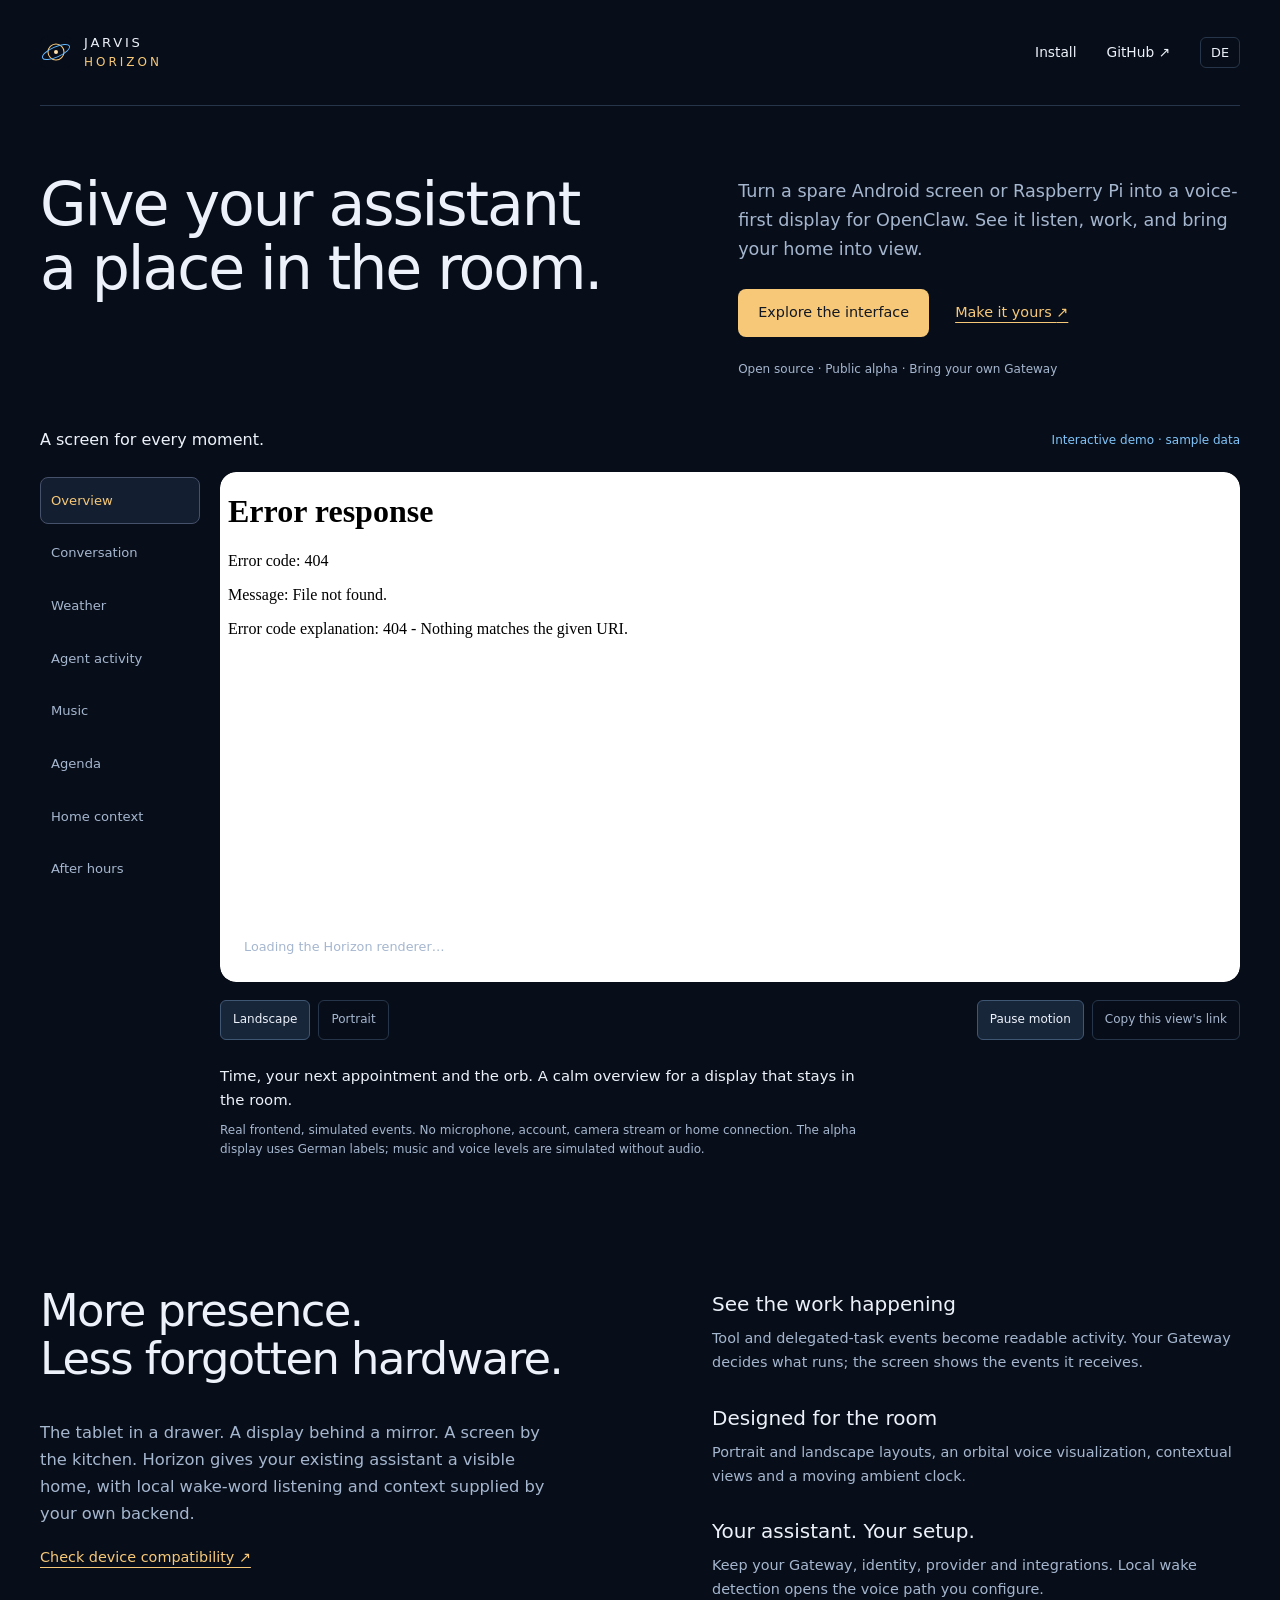
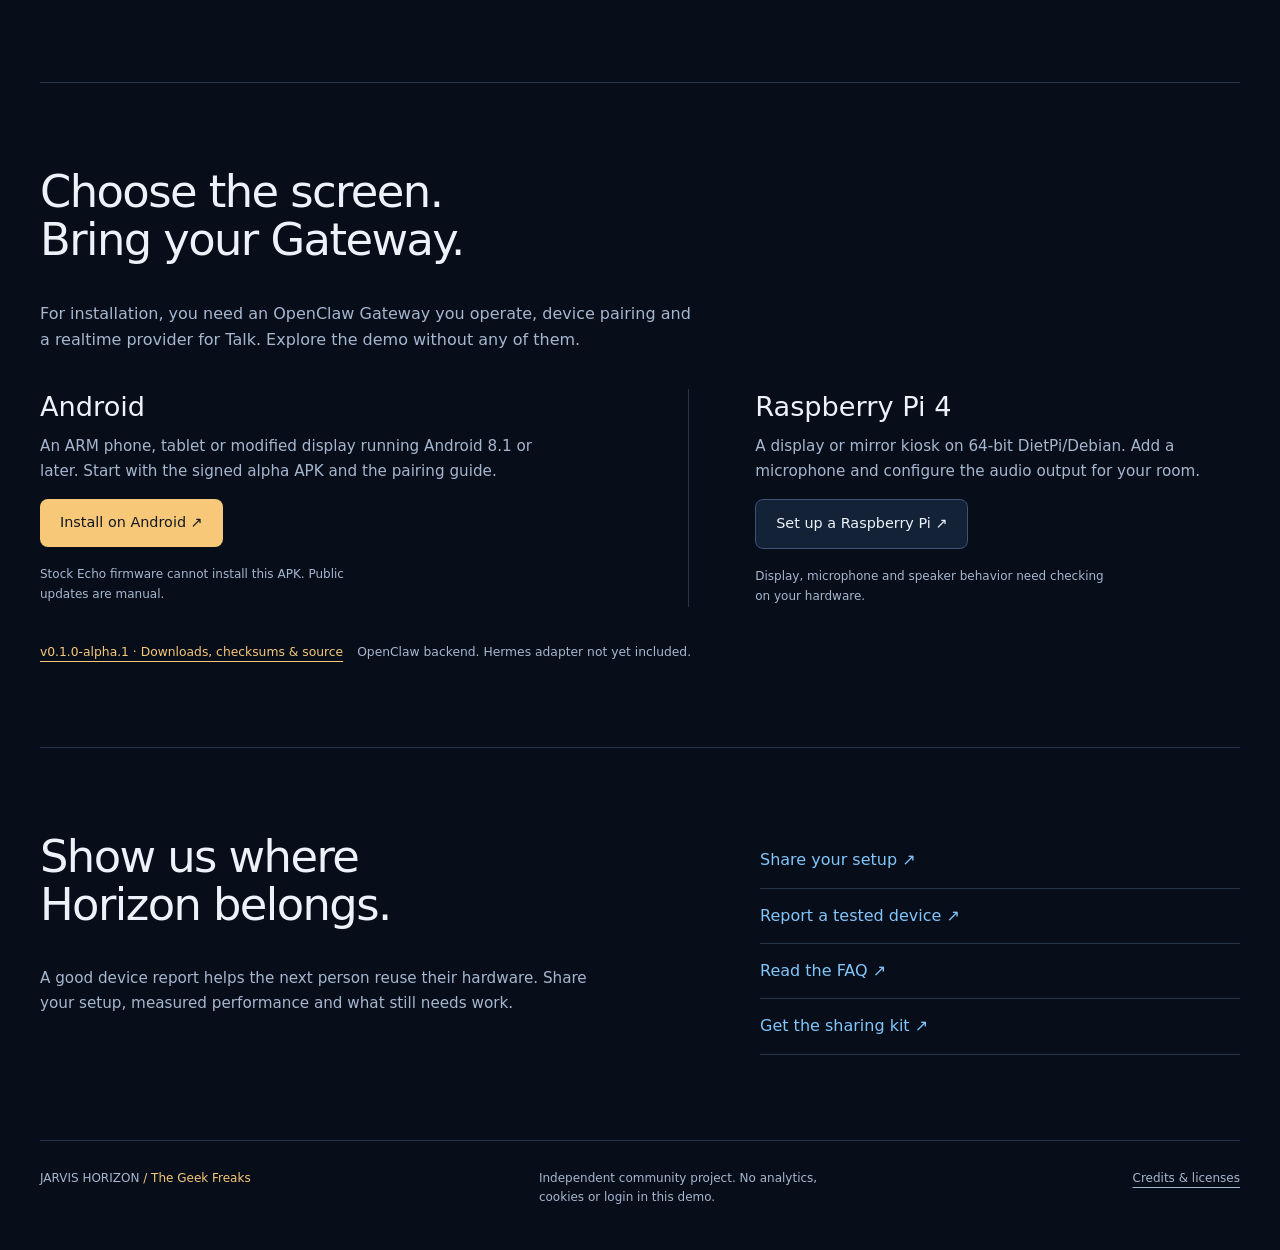
==== site/index.html @ 8d1691ac "Launch interactive Horizon demo and community onboarding [skip ci]" ====
<!doctype html>
<html lang="en">
<head>
  <meta charset="utf-8">
  <meta name="viewport" content="width=device-width, initial-scale=1">
  <meta name="theme-color" content="#080e19">
  <title>Jarvis Horizon — Give your assistant a place in the room</title>
  <meta name="description" content="Explore the real Jarvis Horizon interface in your browser. An open-source, voice-first OpenClaw display for Android and Raspberry Pi. No login needed for the demo.">
  <link rel="canonical" href="https://the-geek-freaks.github.io/jarvis-horizon/">
  <meta property="og:type" content="website">
  <meta property="og:title" content="Jarvis Horizon — Your assistant, in the room">
  <meta property="og:description" content="A spare screen. A living interface. Explore the real OpenClaw display in your browser, then make it yours on Android or Raspberry Pi.">
  <meta property="og:url" content="https://the-geek-freaks.github.io/jarvis-horizon/">
  <meta property="og:image" content="https://the-geek-freaks.github.io/jarvis-horizon/assets/horizon-motion-poster.png">
  <meta property="og:image:alt" content="Jarvis Horizon's blue and gold orbital interface, rendered with sample data">
  <meta name="twitter:card" content="summary_large_image">
  <link rel="icon" href="favicon.svg" type="image/svg+xml">
  <link rel="stylesheet" href="styles.css">
  <script src="site.js" defer></script>
</head>
<body>
  <a class="skip" href="#experience" data-i18n="skip">Skip to the demo</a>
  <header class="site-header wrap">
    <a class="wordmark" href="./" aria-label="Jarvis Horizon home"><img src="favicon.svg" width="32" height="32" alt=""><span>JARVIS <b>HORIZON</b></span></a>
    <nav aria-label="Main navigation"><a href="#install" data-i18n="install">Install</a><a href="https://github.com/The-Geek-Freaks/jarvis-horizon">GitHub <span aria-hidden="true">↗</span></a><button id="language" aria-label="Auf Deutsch wechseln">DE</button></nav>
  </header>
  <main>
    <section class="hero wrap">
      <h1 data-i18n="headline">Give your assistant<br>a place in the room.</h1>
      <div class="hero-copy"><p data-i18n="intro">Turn a spare Android screen or Raspberry Pi into a voice-first display for OpenClaw. See it listen, work, and bring your home into view.</p><div class="hero-links"><a class="button primary" href="#experience" data-i18n="explore">Explore the interface</a><a class="text-link" href="#install" data-i18n="make">Make it yours <span aria-hidden="true">↗</span></a></div><small data-i18n="alpha">Open source · Public alpha · Bring your own Gateway</small></div>
    </section>
    <section class="experience wrap" id="experience" aria-labelledby="demo-title">
      <div class="experience-top"><h2 id="demo-title" data-i18n="demoTitle">A screen for every moment.</h2><span class="sample-badge" data-i18n="sample">Interactive demo · sample data</span></div>
      <div class="demo-layout">
        <div class="scene-list" role="group" aria-label="Demo scenes" id="scenes">
          <button data-scene="home" aria-pressed="true"><span data-i18n="home">Overview</span></button>
          <button data-scene="conversation" aria-pressed="false"><span data-i18n="conversation">Conversation</span></button>
          <button data-scene="weather" aria-pressed="false"><span data-i18n="weather">Weather</span></button>
          <button data-scene="activity" aria-pressed="false"><span data-i18n="activity">Agent activity</span></button>
          <button data-scene="music" aria-pressed="false"><span data-i18n="music">Music</span></button>
          <button data-scene="agenda" aria-pressed="false"><span data-i18n="agenda">Agenda</span></button>
          <button data-scene="house" aria-pressed="false"><span data-i18n="house">Home context</span></button>
          <button data-scene="ambient" aria-pressed="false"><span data-i18n="ambient">After hours</span></button>
        </div>
        <div class="display-area"><div class="display-frame" id="display-frame"><iframe id="display" title="Jarvis Horizon — actual alpha renderer with sample data" sandbox="allow-scripts allow-same-origin" allow="microphone 'none'; camera 'none'; geolocation 'none'"></iframe><img id="still" src="assets/showcase-home.png" alt="Static Horizon overview with synthetic sample data" hidden><p id="loading" data-i18n="loading">Loading the Horizon renderer…</p></div></div>
      </div>
      <div class="demo-toolbar"><div class="formats" role="group" aria-label="Display format"><button data-format="landscape" aria-pressed="true" data-i18n="landscape">Landscape</button><button data-format="portrait" aria-pressed="false" data-i18n="portrait">Portrait</button></div><div class="demo-actions"><button id="motion" aria-pressed="true" data-i18n="pause">Pause motion</button><button id="share" data-i18n="share">Copy this view's link</button></div></div>
      <p class="scene-caption" id="scene-caption" aria-live="polite"></p><p class="demo-boundary" data-i18n="boundary">Real frontend, simulated events. No microphone, account, camera stream or home connection. The alpha display uses German labels; music and voice levels are simulated without audio.</p>
      <p id="copy-status" role="status"></p>
      <noscript><p>This interactive demo needs JavaScript. <a href="https://github.com/The-Geek-Freaks/jarvis-horizon#the-horizon-language-across-surfaces">View the screenshot gallery</a> or read the installation guides below.</p></noscript>
    </section>
    <section class="story wrap" aria-labelledby="story-title"><div><h2 id="story-title" data-i18n="storyTitle">More presence.<br>Less forgotten hardware.</h2><p data-i18n="storyText">The tablet in a drawer. A display behind a mirror. A screen by the kitchen. Horizon gives your existing assistant a visible home, with local wake-word listening and context supplied by your own backend.</p><a class="text-link" href="https://github.com/The-Geek-Freaks/jarvis-horizon/blob/main/docs/COMPATIBILITY.md" data-i18n="compat">Check device compatibility ↗</a></div><div class="story-details"><article><h3 data-i18n="workTitle">See the work happening</h3><p data-i18n="workText">Tool and delegated-task events become readable activity. Your Gateway decides what runs; the screen shows the events it receives.</p></article><article><h3 data-i18n="roomTitle">Designed for the room</h3><p data-i18n="roomText">Portrait and landscape layouts, an orbital voice visualization, contextual views and a moving ambient clock.</p></article><article><h3 data-i18n="ownTitle">Your assistant. Your setup.</h3><p data-i18n="ownText">Keep your Gateway, identity, provider and integrations. Local wake detection opens the voice path you configure.</p></article></div></section>
    <section class="installation wrap" id="install" aria-labelledby="install-title"><h2 id="install-title" data-i18n="installTitle">Choose the screen.<br>Bring your Gateway.</h2><p class="install-intro" data-i18n="installIntro">For installation, you need an OpenClaw Gateway you operate, device pairing and a realtime provider for Talk. Explore the demo without any of them.</p><div class="install-options"><article><h3>Android</h3><p data-i18n="androidText">An ARM phone, tablet or modified display running Android 8.1 or later. Start with the signed alpha APK and the pairing guide.</p><a class="button primary" id="android-guide" href="https://github.com/The-Geek-Freaks/jarvis-horizon/blob/main/docs/INSTALL.md#first-android-connection" data-i18n="androidInstall">Install on Android ↗</a><small data-i18n="androidNote">Stock Echo firmware cannot install this APK. Public updates are manual.</small></article><article><h3>Raspberry Pi 4</h3><p data-i18n="piText">A display or mirror kiosk on 64-bit DietPi/Debian. Add a microphone and configure the audio output for your room.</p><a class="button secondary" id="pi-guide" href="https://github.com/The-Geek-Freaks/jarvis-horizon/blob/main/docs/INSTALL.md#raspberry-pi-4" data-i18n="piInstall">Set up a Raspberry Pi ↗</a><small data-i18n="piNote">Display, microphone and speaker behavior need checking on your hardware.</small></article></div><p class="release-line"><a href="https://github.com/The-Geek-Freaks/jarvis-horizon/releases/tag/v0.1.0-alpha.1" data-i18n="release">v0.1.0-alpha.1 · Downloads, checksums & source</a><span data-i18n="hermes">OpenClaw backend. Hermes adapter not yet included.</span></p></section>
    <section class="contribute wrap"><div><h2 data-i18n="communityTitle">Show us where<br>Horizon belongs.</h2><p data-i18n="communityText">A good device report helps the next person reuse their hardware. Share your setup, measured performance and what still needs work.</p></div><div class="community-links"><a href="https://github.com/The-Geek-Freaks/jarvis-horizon/blob/main/docs/SHOWCASE.md" data-i18n="setup">Share your setup ↗</a><a href="https://github.com/The-Geek-Freaks/jarvis-horizon/issues/new?template=supported-device.yml" data-i18n="device">Report a tested device ↗</a><a href="https://github.com/The-Geek-Freaks/jarvis-horizon/blob/main/docs/FAQ.md" data-i18n="faq">Read the FAQ ↗</a><a href="https://github.com/The-Geek-Freaks/jarvis-horizon/blob/main/docs/SHARE-KIT.md" data-i18n="kit">Get the sharing kit ↗</a></div></section>
  </main>
  <footer class="wrap"><span>JARVIS HORIZON <span class="credit">/ The Geek Freaks</span></span><p data-i18n="footer">Independent community project. No analytics, cookies or login in this demo.</p><a href="https://github.com/The-Geek-Freaks/jarvis-horizon/blob/main/THIRD_PARTY_NOTICES.md" data-i18n="credits">Credits & licenses</a></footer>
</body>
</html>
---- site/styles.css ----
@font-face{font-family:Space;src:url('fonts/space-grotesk.woff2') format('woff2');font-display:swap;font-weight:300 700}
:root{color-scheme:dark;--bg:#080e19;--panel:#0c1422;--text:#edf2fa;--muted:#a5b6cf;--gold:#f6c878;--blue:#81c5fa;--line:#263549;font-family:Space,system-ui,sans-serif;scroll-behavior:smooth;scroll-padding-top:20px}
*{box-sizing:border-box}body{margin:0;background:var(--bg);color:var(--text);font-size:16px;line-height:1.65}a{color:inherit;text-decoration-thickness:1px;text-underline-offset:5px}button{font:inherit;cursor:pointer}a,button{-webkit-tap-highlight-color:transparent}button,a{touch-action:manipulation}button:focus-visible,a:focus-visible{outline:2px solid var(--gold);outline-offset:5px}::selection{background:#f6c878;color:#080e19}*{scrollbar-width:thin;scrollbar-color:#526780 #080e19}p{max-width:70ch}h1,h2,h3,p{margin-top:0}h1,h2{font-weight:400;line-height:1.07;letter-spacing:-.035em;text-wrap:balance}h1{font-size:clamp(2.8rem,4.7vw,4.8rem);margin-bottom:0}h2{font-size:clamp(2rem,3.5vw,3.5rem)}h3{font-weight:500;font-size:1.25rem;line-height:1.3}.wrap{width:min(1300px,calc(100% - 80px));margin-inline:auto}.skip{position:fixed;left:20px;top:-100px;background:var(--gold);color:var(--bg);padding:12px;z-index:9}.skip:focus{top:10px}.site-header{display:flex;align-items:center;justify-content:space-between;height:106px;border-bottom:1px solid var(--line)}.wordmark{display:flex;align-items:center;gap:12px;text-decoration:none;font-size:.82rem;letter-spacing:.21em}.wordmark b{display:block;font-weight:400;font-size:.75rem;letter-spacing:.25em;color:var(--gold)}nav{display:flex;align-items:center;gap:30px;font-size:.86rem}nav a{text-decoration:none}nav button{border:1px solid var(--line);background:none;color:var(--text);padding:4px 10px;font-size:.8rem;border-radius:6px}.hero{padding-block:66px 48px;display:grid;grid-template-columns:1.2fr 1fr;gap:8%}.hero-copy{padding-top:5px}.hero-copy p{font-size:1.1rem;color:var(--muted);max-width:48ch}.hero-links{display:flex;align-items:center;gap:26px;flex-wrap:wrap;margin-block:25px 18px}.button{display:inline-flex;align-items:center;justify-content:center;padding:12px 20px;font-weight:500;font-size:.9rem;border-radius:8px;text-decoration:none}.primary{background:var(--gold);color:#121722}.primary:hover{background:#ffdda3}.secondary{background:#142237;color:var(--text);border:1px solid #3a5471}.secondary:hover{background:#1a2e49}.text-link{color:var(--gold);font-size:.9rem}.hero-copy small{font-size:.75rem;color:var(--muted)}.experience-top{display:flex;align-items:center;justify-content:space-between;gap:20px;margin-bottom:20px}.experience-top h2{font-size:1rem;font-weight:400;letter-spacing:0;line-height:1.4;margin:0}.sample-badge{color:var(--blue);font-size:.75rem}.demo-layout{display:grid;grid-template-columns:160px 1fr;gap:20px;align-items:start}.scene-list{display:flex;flex-direction:column;gap:5px;padding-top:5px}.scene-list button{display:flex;align-items:center;justify-content:space-between;text-align:left;color:var(--muted);background:transparent;border:1px solid transparent;border-radius:8px;padding:12px 10px;font-size:.82rem;min-height:44px}.scene-list button small{font-size:.75rem;font-variant-numeric:tabular-nums;color:#98b4d5}.scene-list button:hover{background:#0e1a2b;color:var(--text)}.scene-list button[aria-pressed=true]{color:var(--gold);border-color:#45506a;background:#131f30}.display-area{display:flex;justify-content:center;background:#050910;border-radius:16px;min-width:0;min-height:100%;overflow:hidden}.display-frame{position:relative;width:100%;aspect-ratio:2;border-radius:16px;overflow:hidden;box-shadow:0 20px 60px #0007}.display-frame.portrait{max-width:340px;aspect-ratio:9/21}.display-frame iframe,.display-frame>img{display:block;width:100%;height:100%;border:0;object-fit:contain}.display-frame>[hidden]{display:none}.display-frame p{position:absolute;left:24px;bottom:12px;color:var(--muted);font-size:.8rem;pointer-events:none}.demo-toolbar{margin-left:180px;display:flex;align-items:center;justify-content:space-between;gap:15px;padding-top:18px}.formats,.demo-actions{display:flex;gap:8px;flex-wrap:wrap}.demo-toolbar button{font-size:.75rem;color:var(--muted);border:1px solid var(--line);background:transparent;border-radius:6px;padding:8px 12px;min-height:40px}.demo-toolbar button[aria-pressed=true]{color:var(--text);background:#18263a;border-color:#405774}.demo-toolbar button:hover{border-color:var(--blue);color:var(--text)}.scene-caption{margin:24px 0 8px 180px;color:var(--text);font-size:.93rem;min-height:3.3em}.demo-boundary{margin:0 0 0 180px;color:var(--muted);font-size:.75rem;max-width:85ch}#copy-status{margin:7px 0 0 180px;color:var(--gold);font-size:.76rem;min-height:1.65em;overflow-wrap:anywhere}.story{display:grid;grid-template-columns:1fr 1fr;gap:12%;padding-block:100px 80px;border-bottom:1px solid var(--line)}.story>div>p{color:var(--muted);font-size:1.02rem}.story-details{padding-top:4px}.story-details article{margin-bottom:30px}.story-details article:last-child{margin-bottom:0}.story-details h3{margin-bottom:10px}.story-details p{color:var(--muted);font-size:.9rem;margin-bottom:0}.installation{padding-block:85px;border-bottom:1px solid var(--line)}.install-intro{color:var(--muted);max-width:65ch}.install-options{display:grid;grid-template-columns:1fr 1fr;gap:8%;margin-block:35px}.install-options article{padding:0 6% 0 0}.install-options article+article{border-left:1px solid var(--line);padding-left:12%}.install-options h3{font-size:1.7rem;margin-bottom:10px}.install-options p{color:var(--muted);font-size:.95rem}.install-options small{display:block;color:var(--muted);font-size:.75rem;margin-top:18px;max-width:46ch}.release-line{display:flex;gap:14px;flex-wrap:wrap;font-size:.77rem;margin:0;max-width:none}.release-line a{color:var(--gold)}.release-line span{color:var(--muted)}.contribute{display:grid;grid-template-columns:1.2fr 1fr;gap:12%;padding-block:85px}.contribute p{color:var(--muted);font-size:.95rem}.community-links{display:flex;flex-direction:column;justify-content:center}.community-links a{padding-block:14px;text-decoration:none;border-bottom:1px solid var(--line);font-size:1rem;color:var(--blue)}.community-links a:hover{color:var(--gold)}footer{border-top:1px solid var(--line);padding-block:28px 42px;font-size:.75rem;color:var(--muted);display:flex;gap:25px;align-items:flex-start;justify-content:space-between}footer p{font-size:.75rem;margin:0;max-width:40ch}.credit{color:var(--gold)}[hidden]{display:none!important}
@media(min-width:1600px){.hero{padding-block:80px 60px}}
@media(max-width:1000px){.wrap{width:calc(100% - 48px)}.hero{gap:6%;padding-block:45px}.hero h1{font-size:3.4rem}.hero-copy p{font-size:1rem}.demo-layout{grid-template-columns:1fr;gap:14px}.scene-list{flex-direction:row;flex-wrap:wrap;gap:5px;padding:0}.scene-list button{padding:7px 12px;font-size:.76rem;min-height:38px}.scene-list small{display:none}.demo-toolbar,.scene-caption,.demo-boundary,#copy-status{margin-left:0}.story{gap:8%}.hero-links{gap:14px}}
@media(max-width:640px){.wrap{width:calc(100% - 32px)}.site-header{height:82px}nav{gap:16px;font-size:.77rem}nav>a:first-child{display:none}.wordmark{font-size:.75rem;gap:8px}.wordmark img{width:27px;height:27px}.hero{display:block;padding-block:35px 30px}.hero h1{font-size:3rem;max-width:12ch}.hero-copy{padding-top:24px}.hero-copy p{font-size:.94rem;margin-bottom:0}.hero-links{margin-block:20px 12px;gap:22px}.experience-top{align-items:flex-start;margin-bottom:16px;gap:10px}.experience-top h2{font-size:.87rem;max-width:14ch}.sample-badge{font-size:.75rem;max-width:19ch;text-align:right}.scene-list{gap:4px}.scene-list button{font-size:.75rem;padding:7px 9px}.display-frame{border-radius:10px}.display-frame.portrait{max-width:330px}.demo-toolbar{flex-direction:column;align-items:stretch;gap:10px}.formats,.demo-actions{justify-content:center}.demo-toolbar button{font-size:.75rem;min-height:40px}.scene-caption{font-size:.88rem;min-height:4.9em;margin-top:22px}.demo-boundary{font-size:.75rem}.story,.contribute{grid-template-columns:1fr;padding-block:58px;gap:30px}.story h2,.installation h2,.contribute h2{font-size:2.5rem}.story-details article{margin-bottom:25px}.installation{padding-block:58px}.install-options{grid-template-columns:1fr;gap:40px}.install-options article{padding:0}.install-options article+article{padding:30px 0 0;border-left:0;border-top:1px solid var(--line)}footer{flex-direction:column;gap:14px}.release-line{gap:12px}}
@media(prefers-reduced-motion:reduce){:root{scroll-behavior:auto}*,*::before,*::after{animation:none!important;transition:none!important}}
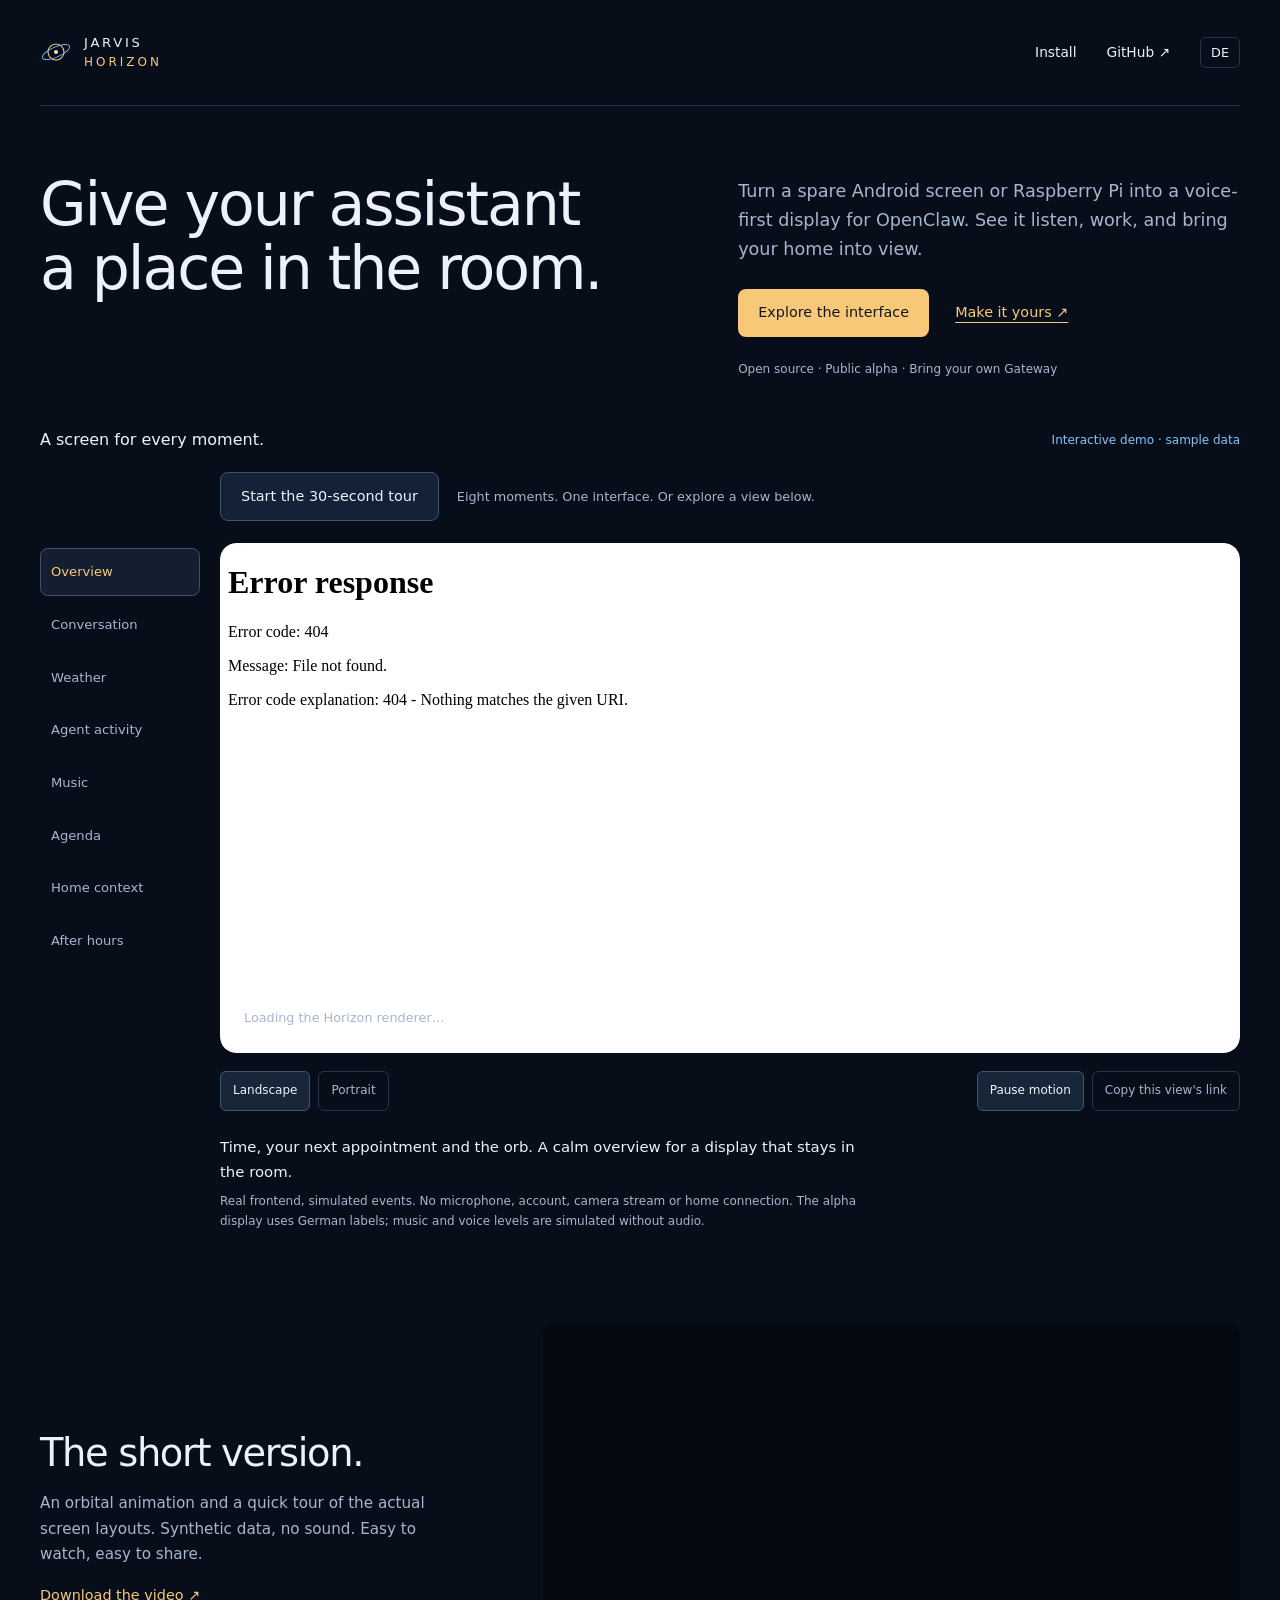
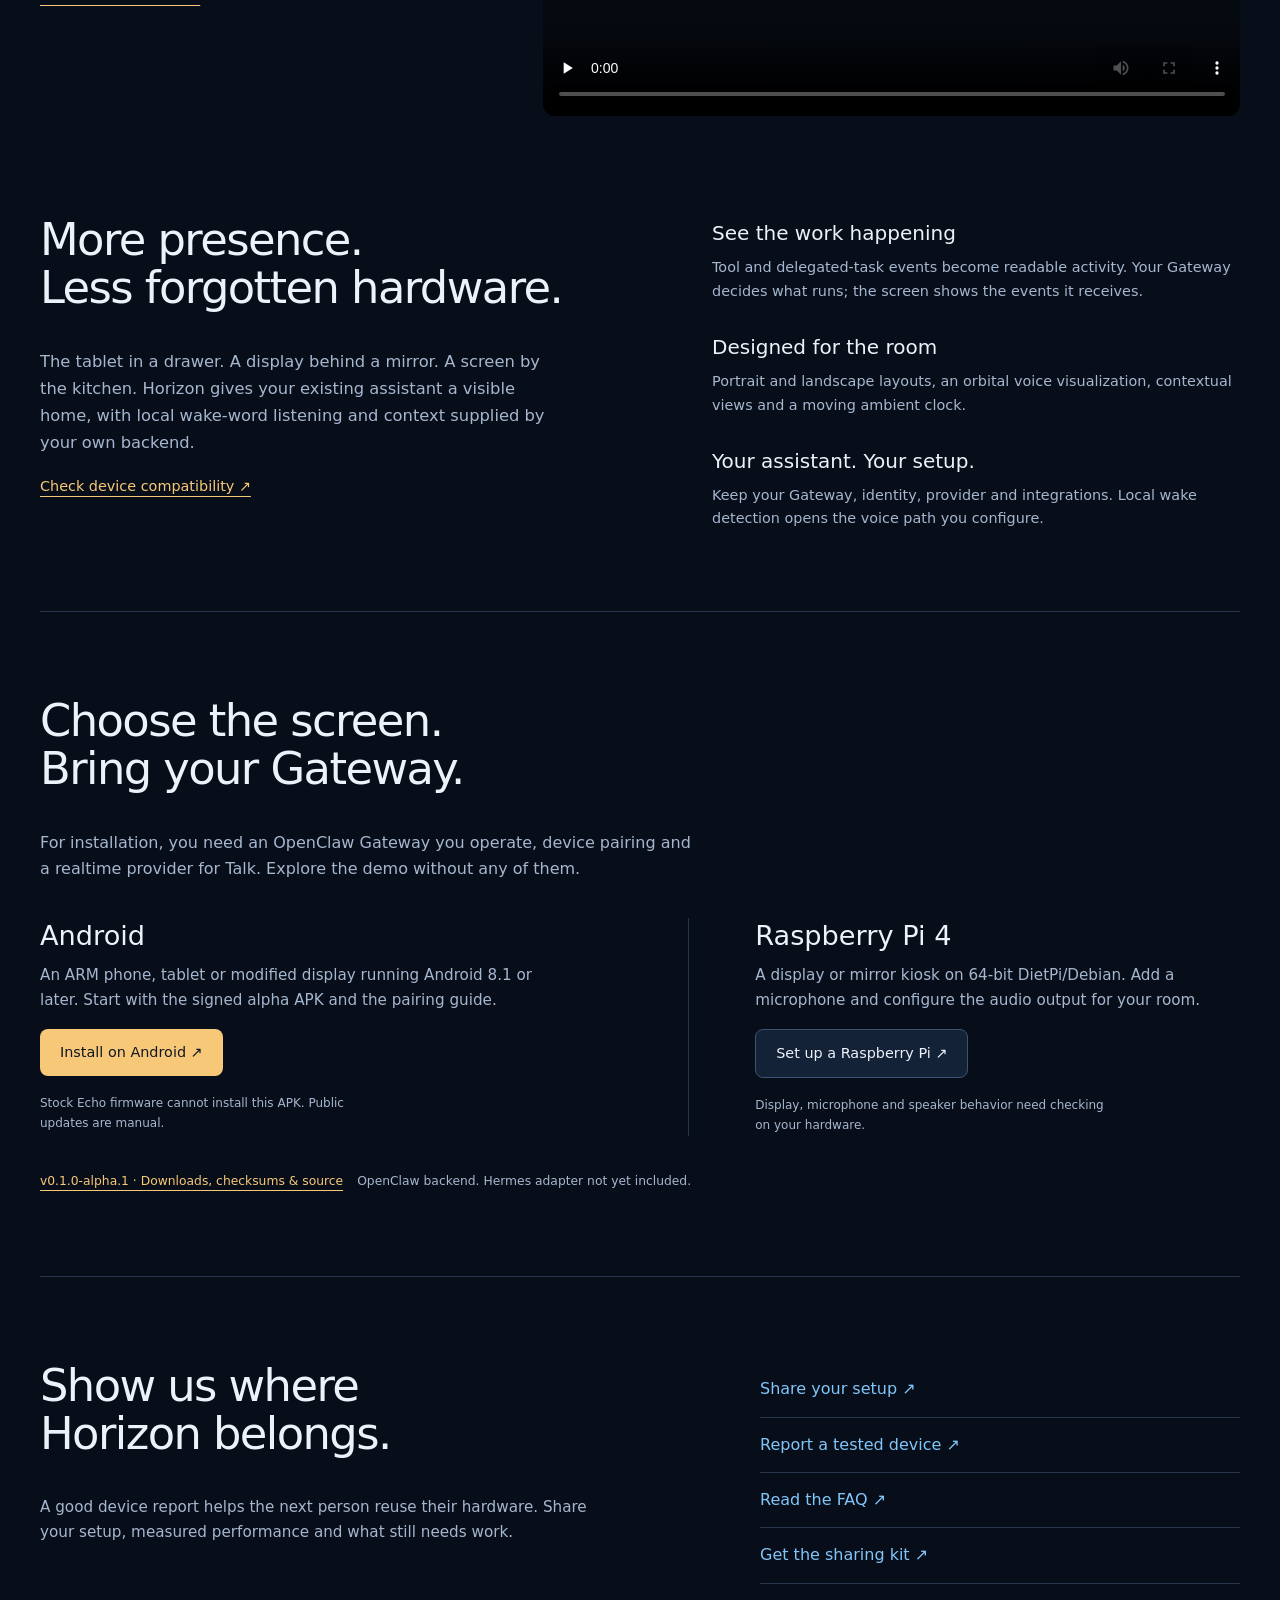
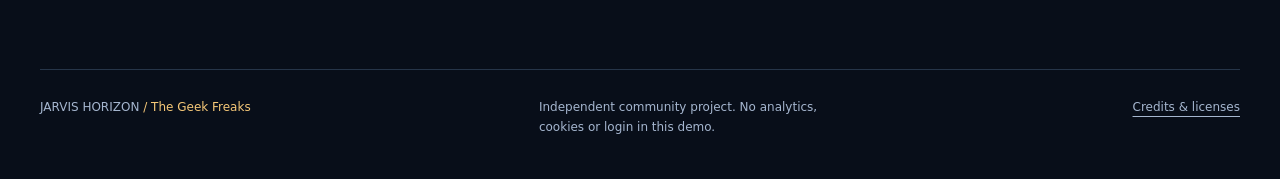
==== commit 7a0911f4: "Add guided demo tour, captioned walkthrough and first-connection guides [skip ci]" ====
--- a/site/index.html
+++ b/site/index.html
@@ -31,6 +31,7 @@
     </section>
     <section class="experience wrap" id="experience" aria-labelledby="demo-title">
       <div class="experience-top"><h2 id="demo-title" data-i18n="demoTitle">A screen for every moment.</h2><span class="sample-badge" data-i18n="sample">Interactive demo · sample data</span></div>
+      <div class="tour-bar"><button class="button secondary" id="tour" aria-pressed="false" aria-describedby="tour-status" data-i18n="tour">Start the 30-second tour</button><span id="tour-status" role="status" data-i18n="tourHint">Eight moments. One interface. Or explore a view below.</span></div>
       <div class="demo-layout">
         <div class="scene-list" role="group" aria-label="Demo scenes" id="scenes">
           <button data-scene="home" aria-pressed="true"><span data-i18n="home">Overview</span></button>
@@ -49,6 +50,7 @@
       <p id="copy-status" role="status"></p>
       <noscript><p>This interactive demo needs JavaScript. <a href="https://github.com/The-Geek-Freaks/jarvis-horizon#the-horizon-language-across-surfaces">View the screenshot gallery</a> or read the installation guides below.</p></noscript>
     </section>
+    <section class="watch wrap" id="watch" aria-labelledby="watch-title"><div><h2 id="watch-title" data-i18n="watchTitle">The short version.</h2><p data-i18n="watchText">An orbital animation and a quick tour of the actual screen layouts. Synthetic data, no sound. Easy to watch, easy to share.</p><a class="text-link" href="assets/horizon-walkthrough.mp4" download data-i18n="downloadVideo">Download the video ↗</a></div><video controls playsinline preload="none" poster="assets/horizon-motion-poster.png" aria-label="Jarvis Horizon product overview, using sample data"><source src="assets/horizon-walkthrough.mp4" type="video/mp4"><track id="video-en" kind="captions" src="assets/horizon-walkthrough.vtt" srclang="en" label="English" default><track id="video-de" kind="captions" src="assets/horizon-walkthrough.de.vtt" srclang="de" label="Deutsch"><a href="assets/horizon-walkthrough.mp4">Download the product overview</a></video></section>
     <section class="story wrap" aria-labelledby="story-title"><div><h2 id="story-title" data-i18n="storyTitle">More presence.<br>Less forgotten hardware.</h2><p data-i18n="storyText">The tablet in a drawer. A display behind a mirror. A screen by the kitchen. Horizon gives your existing assistant a visible home, with local wake-word listening and context supplied by your own backend.</p><a class="text-link" href="https://github.com/The-Geek-Freaks/jarvis-horizon/blob/main/docs/COMPATIBILITY.md" data-i18n="compat">Check device compatibility ↗</a></div><div class="story-details"><article><h3 data-i18n="workTitle">See the work happening</h3><p data-i18n="workText">Tool and delegated-task events become readable activity. Your Gateway decides what runs; the screen shows the events it receives.</p></article><article><h3 data-i18n="roomTitle">Designed for the room</h3><p data-i18n="roomText">Portrait and landscape layouts, an orbital voice visualization, contextual views and a moving ambient clock.</p></article><article><h3 data-i18n="ownTitle">Your assistant. Your setup.</h3><p data-i18n="ownText">Keep your Gateway, identity, provider and integrations. Local wake detection opens the voice path you configure.</p></article></div></section>
     <section class="installation wrap" id="install" aria-labelledby="install-title"><h2 id="install-title" data-i18n="installTitle">Choose the screen.<br>Bring your Gateway.</h2><p class="install-intro" data-i18n="installIntro">For installation, you need an OpenClaw Gateway you operate, device pairing and a realtime provider for Talk. Explore the demo without any of them.</p><div class="install-options"><article><h3>Android</h3><p data-i18n="androidText">An ARM phone, tablet or modified display running Android 8.1 or later. Start with the signed alpha APK and the pairing guide.</p><a class="button primary" id="android-guide" href="https://github.com/The-Geek-Freaks/jarvis-horizon/blob/main/docs/INSTALL.md#first-android-connection" data-i18n="androidInstall">Install on Android ↗</a><small data-i18n="androidNote">Stock Echo firmware cannot install this APK. Public updates are manual.</small></article><article><h3>Raspberry Pi 4</h3><p data-i18n="piText">A display or mirror kiosk on 64-bit DietPi/Debian. Add a microphone and configure the audio output for your room.</p><a class="button secondary" id="pi-guide" href="https://github.com/The-Geek-Freaks/jarvis-horizon/blob/main/docs/INSTALL.md#raspberry-pi-4" data-i18n="piInstall">Set up a Raspberry Pi ↗</a><small data-i18n="piNote">Display, microphone and speaker behavior need checking on your hardware.</small></article></div><p class="release-line"><a href="https://github.com/The-Geek-Freaks/jarvis-horizon/releases/tag/v0.1.0-alpha.1" data-i18n="release">v0.1.0-alpha.1 · Downloads, checksums & source</a><span data-i18n="hermes">OpenClaw backend. Hermes adapter not yet included.</span></p></section>
     <section class="contribute wrap"><div><h2 data-i18n="communityTitle">Show us where<br>Horizon belongs.</h2><p data-i18n="communityText">A good device report helps the next person reuse their hardware. Share your setup, measured performance and what still needs work.</p></div><div class="community-links"><a href="https://github.com/The-Geek-Freaks/jarvis-horizon/blob/main/docs/SHOWCASE.md" data-i18n="setup">Share your setup ↗</a><a href="https://github.com/The-Geek-Freaks/jarvis-horizon/issues/new?template=supported-device.yml" data-i18n="device">Report a tested device ↗</a><a href="https://github.com/The-Geek-Freaks/jarvis-horizon/blob/main/docs/FAQ.md" data-i18n="faq">Read the FAQ ↗</a><a href="https://github.com/The-Geek-Freaks/jarvis-horizon/blob/main/docs/SHARE-KIT.md" data-i18n="kit">Get the sharing kit ↗</a></div></section>
--- a/site/styles.css
+++ b/site/styles.css
@@ -5,3 +5,8 @@
 @media(max-width:1000px){.wrap{width:calc(100% - 48px)}.hero{gap:6%;padding-block:45px}.hero h1{font-size:3.4rem}.hero-copy p{font-size:1rem}.demo-layout{grid-template-columns:1fr;gap:14px}.scene-list{flex-direction:row;flex-wrap:wrap;gap:5px;padding:0}.scene-list button{padding:7px 12px;font-size:.76rem;min-height:38px}.scene-list small{display:none}.demo-toolbar,.scene-caption,.demo-boundary,#copy-status{margin-left:0}.story{gap:8%}.hero-links{gap:14px}}
 @media(max-width:640px){.wrap{width:calc(100% - 32px)}.site-header{height:82px}nav{gap:16px;font-size:.77rem}nav>a:first-child{display:none}.wordmark{font-size:.75rem;gap:8px}.wordmark img{width:27px;height:27px}.hero{display:block;padding-block:35px 30px}.hero h1{font-size:3rem;max-width:12ch}.hero-copy{padding-top:24px}.hero-copy p{font-size:.94rem;margin-bottom:0}.hero-links{margin-block:20px 12px;gap:22px}.experience-top{align-items:flex-start;margin-bottom:16px;gap:10px}.experience-top h2{font-size:.87rem;max-width:14ch}.sample-badge{font-size:.75rem;max-width:19ch;text-align:right}.scene-list{gap:4px}.scene-list button{font-size:.75rem;padding:7px 9px}.display-frame{border-radius:10px}.display-frame.portrait{max-width:330px}.demo-toolbar{flex-direction:column;align-items:stretch;gap:10px}.formats,.demo-actions{justify-content:center}.demo-toolbar button{font-size:.75rem;min-height:40px}.scene-caption{font-size:.88rem;min-height:4.9em;margin-top:22px}.demo-boundary{font-size:.75rem}.story,.contribute{grid-template-columns:1fr;padding-block:58px;gap:30px}.story h2,.installation h2,.contribute h2{font-size:2.5rem}.story-details article{margin-bottom:25px}.installation{padding-block:58px}.install-options{grid-template-columns:1fr;gap:40px}.install-options article{padding:0}.install-options article+article{padding:30px 0 0;border-left:0;border-top:1px solid var(--line)}footer{flex-direction:column;gap:14px}.release-line{gap:12px}}
 @media(prefers-reduced-motion:reduce){:root{scroll-behavior:auto}*,*::before,*::after{animation:none!important;transition:none!important}}
+
+.tour-bar{display:flex;align-items:center;gap:18px;margin:0 0 22px 180px;min-height:48px}.tour-bar button{cursor:pointer;white-space:nowrap}.tour-bar span{color:var(--muted);font-size:.8rem;max-width:48ch}.tour-bar button[aria-pressed=true]{border-color:var(--gold);color:var(--gold)}.watch{display:grid;grid-template-columns:.75fr 1.25fr;align-items:center;gap:7%;padding-top:65px}.watch h2{font-size:2.4rem;margin-bottom:18px}.watch p{color:var(--muted);font-size:.95rem}.watch video{width:100%;display:block;border-radius:12px;background:#050910;aspect-ratio:16/9}.watch video:focus-visible{outline:2px solid var(--gold);outline-offset:4px}video::cue{font-family:Space,system-ui,sans-serif;color:#edf2fa;background:#080e19e8}
+@media(max-width:1000px){.tour-bar{margin-left:0}}
+.display-frame.static-reference{aspect-ratio:auto}.display-frame.static-reference>img{height:auto}
+@media(max-width:640px){.tour-bar{flex-direction:column;align-items:stretch;gap:9px}.tour-bar span{font-size:.78rem}.watch{grid-template-columns:1fr;gap:24px;padding-top:40px}.watch h2{font-size:2rem}.watch p{margin-bottom:12px}}
